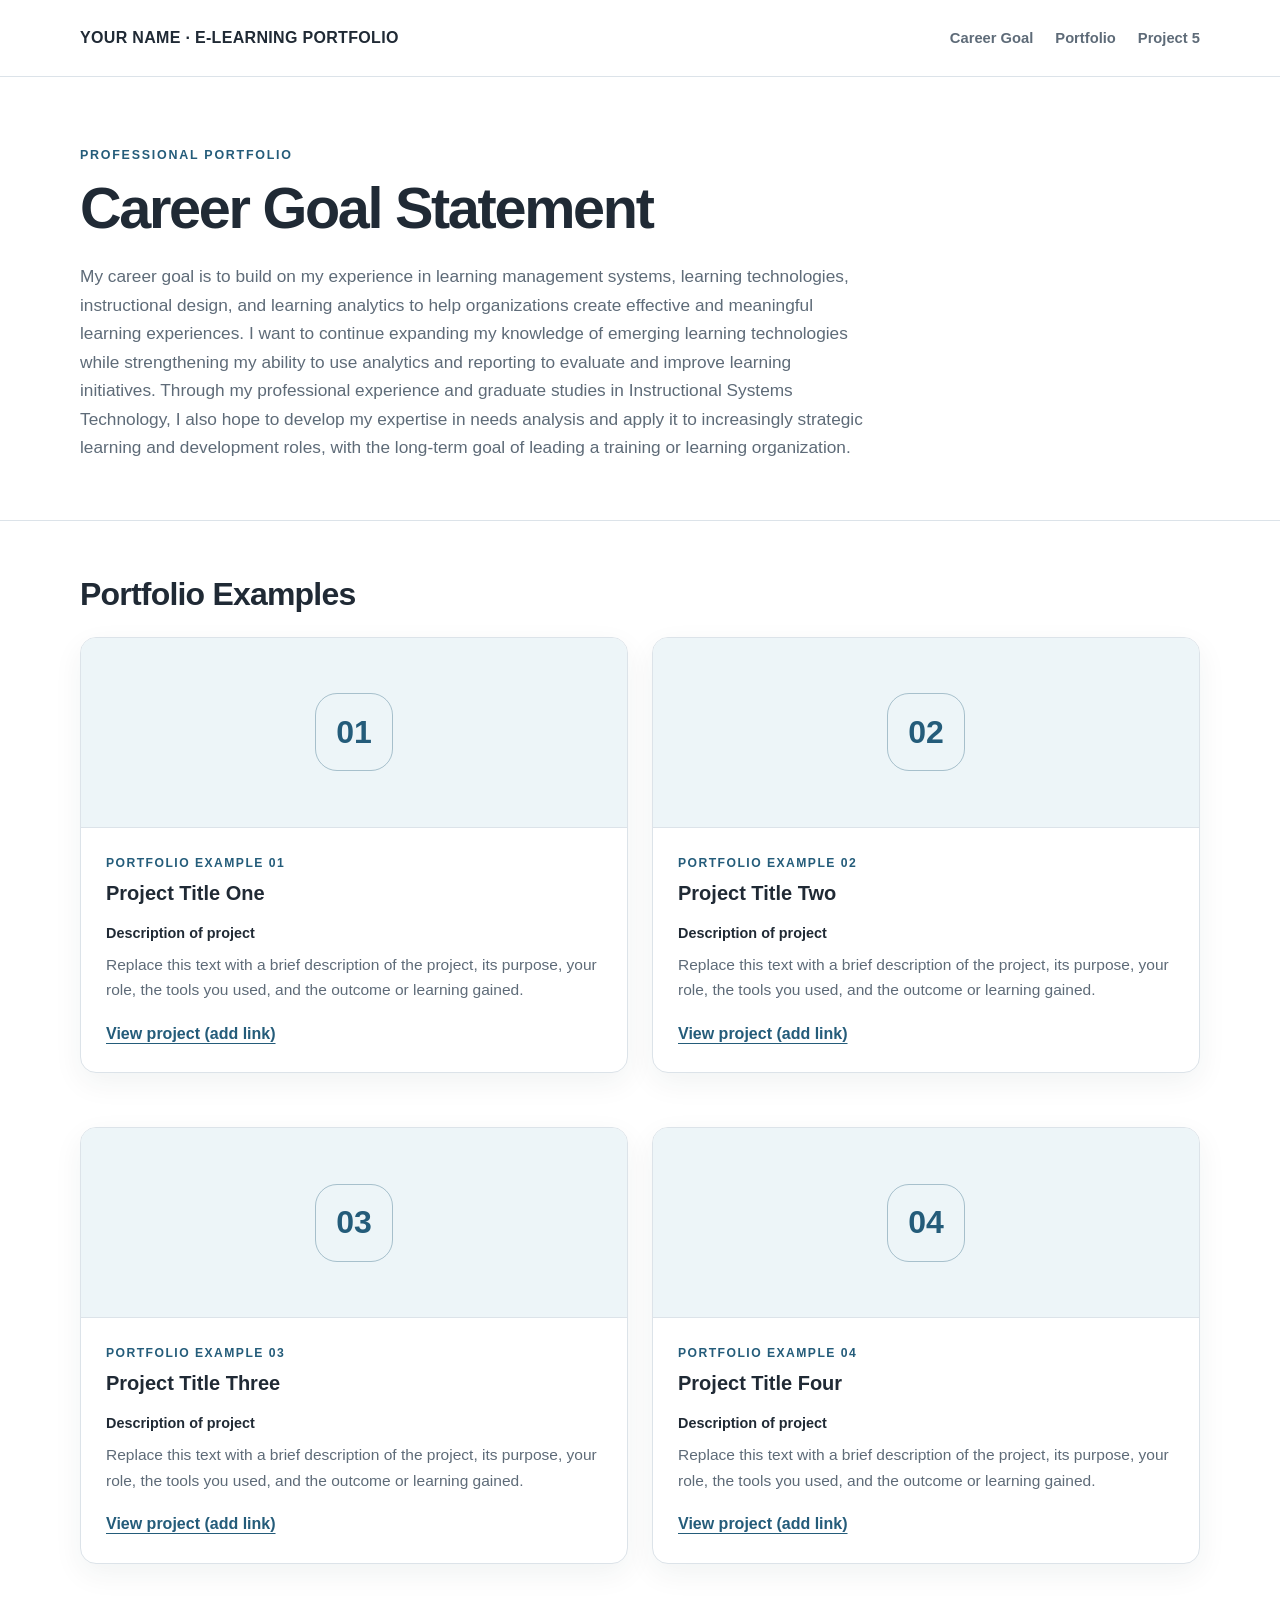
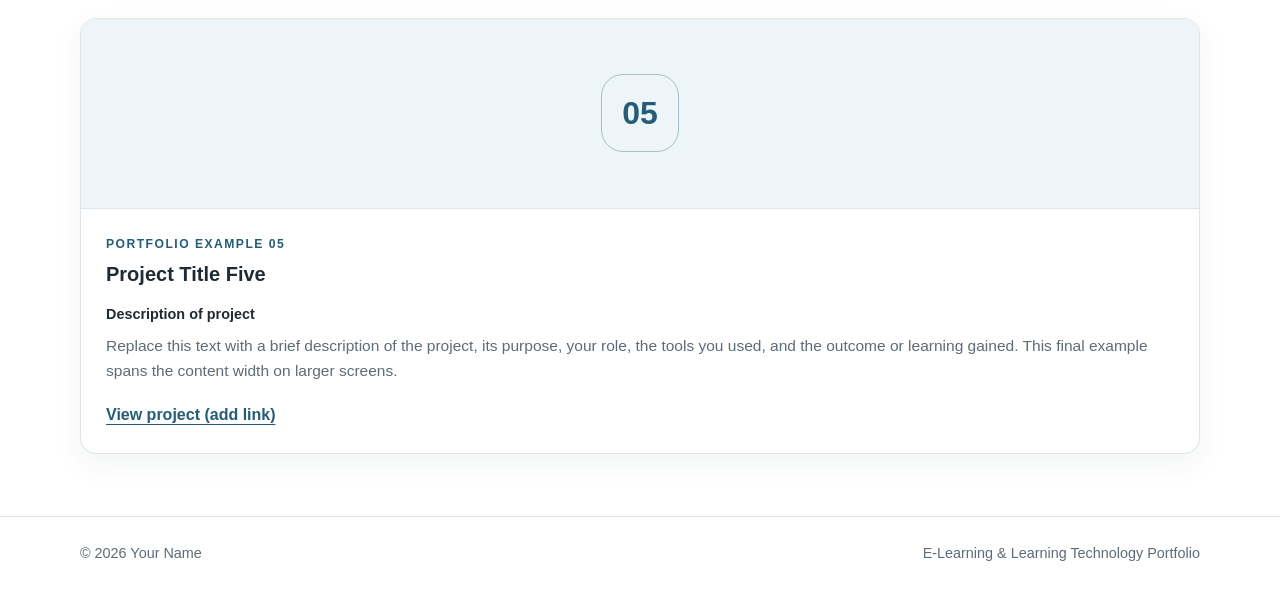
==== index.html @ c96afa43 "Add files via upload" ====
<!DOCTYPE html>
<html lang="en">
<head>
  <meta charset="UTF-8">
  <meta name="viewport" content="width=device-width, initial-scale=1.0">
  <meta name="description" content="An e-learning and learning technology professional portfolio.">
  <title>E-Learning Portfolio | Your Name</title>
  <style>
    :root {
      color-scheme: light dark;
      --page: light-dark(#ffffff, #15191f);
      --surface: light-dark(#ffffff, #1d232b);
      --text: light-dark(#202a35, #f1f5f9);
      --muted: light-dark(#5e6b78, #b1bdc9);
      --line: light-dark(#dce3e9, #394451);
      --accent: light-dark(#245c7a, #8ac7e5);
      --accent-soft: light-dark(#edf5f8, #253945);
      --shadow: 0 10px 30px rgba(24, 43, 58, 0.06);
    }

    * { box-sizing: border-box; }
    html { scroll-behavior: smooth; }
    body {
      margin: 0;
      background: var(--page);
      color: var(--text);
      font-family: Arial, Helvetica, sans-serif;
      line-height: 1.65;
    }
    .site-root {
      width: 100%;
      min-height: 100vh;
      background-color: var(--page);
      border-radius: 0;
    }
    .container {
      width: min(1120px, calc(100% - 40px));
      margin: 0 auto;
    }
    .topbar {
      border-bottom: 1px solid var(--line);
      background: var(--surface);
    }
    .topbar-inner {
      min-height: 76px;
      display: flex;
      align-items: center;
      justify-content: space-between;
      gap: 24px;
    }
    .brand {
      font-size: 1rem;
      font-weight: 750;
      letter-spacing: 0.02em;
      color: var(--text);
      text-decoration: none;
    }
    nav { display: flex; gap: 22px; flex-wrap: wrap; }
    nav a {
      color: var(--muted);
      text-decoration: none;
      font-size: 0.92rem;
      font-weight: 600;
    }
    nav a:hover, nav a:focus-visible { color: var(--accent); }
    .intro {
      padding: 68px 0 58px;
      border-bottom: 1px solid var(--line);
    }
    .eyebrow {
      margin: 0 0 10px;
      color: var(--accent);
      font-size: 0.78rem;
      font-weight: 800;
      letter-spacing: 0.14em;
      text-transform: uppercase;
    }
    h1 {
      max-width: 800px;
      margin: 0;
      font-size: clamp(2.1rem, 5vw, 3.6rem);
      line-height: 1.12;
      letter-spacing: -0.04em;
    }
    .intro-copy {
      max-width: 790px;
      margin: 22px 0 0;
      color: var(--muted);
      font-size: 1.08rem;
    }
    .section-heading {
      margin: 0 0 24px;
      font-size: clamp(1.45rem, 3vw, 2rem);
      line-height: 1.2;
      letter-spacing: -0.025em;
    }
    .portfolio-section { padding: 54px 0 0; }
    .project-grid {
      display: grid;
      grid-template-columns: repeat(2, minmax(0, 1fr));
      gap: 24px;
    }
    .project-card {
      min-width: 0;
      overflow: hidden;
      border: 1px solid var(--line);
      border-radius: 16px;
      background: var(--surface);
      box-shadow: var(--shadow);
    }
    .project-art {
      min-height: 190px;
      display: grid;
      place-items: center;
      padding: 24px;
      background: var(--accent-soft);
      border-bottom: 1px solid var(--line);
    }
    .placeholder-mark {
      width: 78px;
      height: 78px;
      display: grid;
      place-items: center;
      border: 1px solid color-mix(in srgb, var(--accent) 35%, transparent);
      border-radius: 22px;
      color: var(--accent);
      font-size: 2rem;
      font-weight: 700;
    }
    .project-content { padding: 25px; }
    .project-number {
      margin: 0 0 7px;
      color: var(--accent);
      font-size: 0.76rem;
      font-weight: 800;
      letter-spacing: 0.12em;
      text-transform: uppercase;
    }
    .project-content h3 {
      margin: 0 0 16px;
      font-size: 1.25rem;
      line-height: 1.3;
    }
    .description-label {
      margin: 0 0 6px;
      font-size: 0.9rem;
      font-weight: 750;
    }
    .project-description {
      margin: 0;
      color: var(--muted);
      font-size: 0.97rem;
    }
    .project-link {
      display: inline-block;
      margin-top: 18px;
      color: var(--accent);
      font-weight: 750;
      text-decoration-thickness: 1px;
      text-underline-offset: 4px;
    }
    .final-project { padding-bottom: 62px; }
    footer {
      padding: 25px 0;
      border-top: 1px solid var(--line);
      color: var(--muted);
      font-size: 0.9rem;
    }
    footer .container { display: flex; justify-content: space-between; gap: 12px; flex-wrap: wrap; }
    a:focus-visible { outline: 3px solid var(--accent); outline-offset: 4px; }

    @media (max-width: 720px) {
      .topbar-inner { align-items: flex-start; flex-direction: column; justify-content: center; padding: 18px 0; gap: 12px; }
      nav { gap: 14px; }
      .intro { padding: 48px 0 42px; }
      .portfolio-section { padding-top: 40px; }
      .project-grid { grid-template-columns: 1fr; gap: 18px; }
      .project-art { min-height: 150px; }
      .final-project { padding-bottom: 44px; }
    }
    @media (prefers-reduced-motion: reduce) {
      html { scroll-behavior: auto; }
    }
  </style>
</head>
<body>
  <div class="site-root">
    <header class="topbar">
      <div class="container topbar-inner">
        <!-- Customize your name or portfolio title here. -->
        <a class="brand" href="#home">YOUR NAME · E-LEARNING PORTFOLIO</a>
        <nav aria-label="Main navigation">
          <a href="#career-goal">Career Goal</a>
          <a href="#portfolio-1-2">Portfolio</a>
          <a href="#portfolio-5">Project 5</a>
        </nav>
      </div>
    </header>

    <main id="home">
      <section class="intro" id="career-goal">
        <div class="container">
          <p class="eyebrow">Professional Portfolio</p>
          <h1>Career Goal Statement</h1>
          <!-- Replace the paragraph below with your preferred career goal statement. -->
          <p class="intro-copy">My career goal is to build on my experience in learning management systems, learning technologies, instructional design, and learning analytics to help organizations create effective and meaningful learning experiences. I want to continue expanding my knowledge of emerging learning technologies while strengthening my ability to use analytics and reporting to evaluate and improve learning initiatives. Through my professional experience and graduate studies in Instructional Systems Technology, I also hope to develop my expertise in needs analysis and apply it to increasingly strategic learning and development roles, with the long-term goal of leading a training or learning organization.</p>
        </div>
      </section>

      <!-- PORTFOLIO EXAMPLES 1 AND 2 -->
      <section class="portfolio-section" id="portfolio-1-2">
        <div class="container">
          <h2 class="section-heading">Portfolio Examples</h2>
          <div class="project-grid">
            <article class="project-card">
              <div class="project-art" aria-hidden="true"><div class="placeholder-mark">01</div></div>
              <div class="project-content">
                <p class="project-number">Portfolio Example 01</p>
                <h3>Project Title One</h3>
                <h4 class="description-label">Description of project</h4>
                <p class="project-description">Replace this text with a brief description of the project, its purpose, your role, the tools you used, and the outcome or learning gained.</p>
                <!-- Optional: replace # with a project URL or remove this link. -->
                <a class="project-link" href="#" aria-label="Add a link for Project Title One">View project (add link)</a>
              </div>
            </article>

            <article class="project-card">
              <div class="project-art" aria-hidden="true"><div class="placeholder-mark">02</div></div>
              <div class="project-content">
                <p class="project-number">Portfolio Example 02</p>
                <h3>Project Title Two</h3>
                <h4 class="description-label">Description of project</h4>
                <p class="project-description">Replace this text with a brief description of the project, its purpose, your role, the tools you used, and the outcome or learning gained.</p>
                <a class="project-link" href="#" aria-label="Add a link for Project Title Two">View project (add link)</a>
              </div>
            </article>
          </div>
        </div>
      </section>

      <!-- PORTFOLIO EXAMPLES 3 AND 4 -->
      <section class="portfolio-section" id="portfolio-3-4">
        <div class="container">
          <div class="project-grid">
            <article class="project-card">
              <div class="project-art" aria-hidden="true"><div class="placeholder-mark">03</div></div>
              <div class="project-content">
                <p class="project-number">Portfolio Example 03</p>
                <h3>Project Title Three</h3>
                <h4 class="description-label">Description of project</h4>
                <p class="project-description">Replace this text with a brief description of the project, its purpose, your role, the tools you used, and the outcome or learning gained.</p>
                <a class="project-link" href="#" aria-label="Add a link for Project Title Three">View project (add link)</a>
              </div>
            </article>

            <article class="project-card">
              <div class="project-art" aria-hidden="true"><div class="placeholder-mark">04</div></div>
              <div class="project-content">
                <p class="project-number">Portfolio Example 04</p>
                <h3>Project Title Four</h3>
                <h4 class="description-label">Description of project</h4>
                <p class="project-description">Replace this text with a brief description of the project, its purpose, your role, the tools you used, and the outcome or learning gained.</p>
                <a class="project-link" href="#" aria-label="Add a link for Project Title Four">View project (add link)</a>
              </div>
            </article>
          </div>
        </div>
      </section>

      <!-- PORTFOLIO EXAMPLE 5: FULL-WIDTH FINAL PROJECT -->
      <section class="portfolio-section final-project" id="portfolio-5">
        <div class="container">
          <article class="project-card">
            <div class="project-art" aria-hidden="true"><div class="placeholder-mark">05</div></div>
            <div class="project-content">
              <p class="project-number">Portfolio Example 05</p>
              <h3>Project Title Five</h3>
              <h4 class="description-label">Description of project</h4>
              <p class="project-description">Replace this text with a brief description of the project, its purpose, your role, the tools you used, and the outcome or learning gained. This final example spans the content width on larger screens.</p>
              <a class="project-link" href="#" aria-label="Add a link for Project Title Five">View project (add link)</a>
            </div>
          </article>
        </div>
      </section>
    </main>

    <footer>
      <div class="container">
        <span>© <span id="year">2026</span> Your Name</span>
        <span>E-Learning & Learning Technology Portfolio</span>
      </div>
    </footer>
  </div>
  <script>
    // Keeps the copyright year current automatically.
    document.getElementById('year').textContent = new Date().getFullYear();
  </script>
</body>
</html>
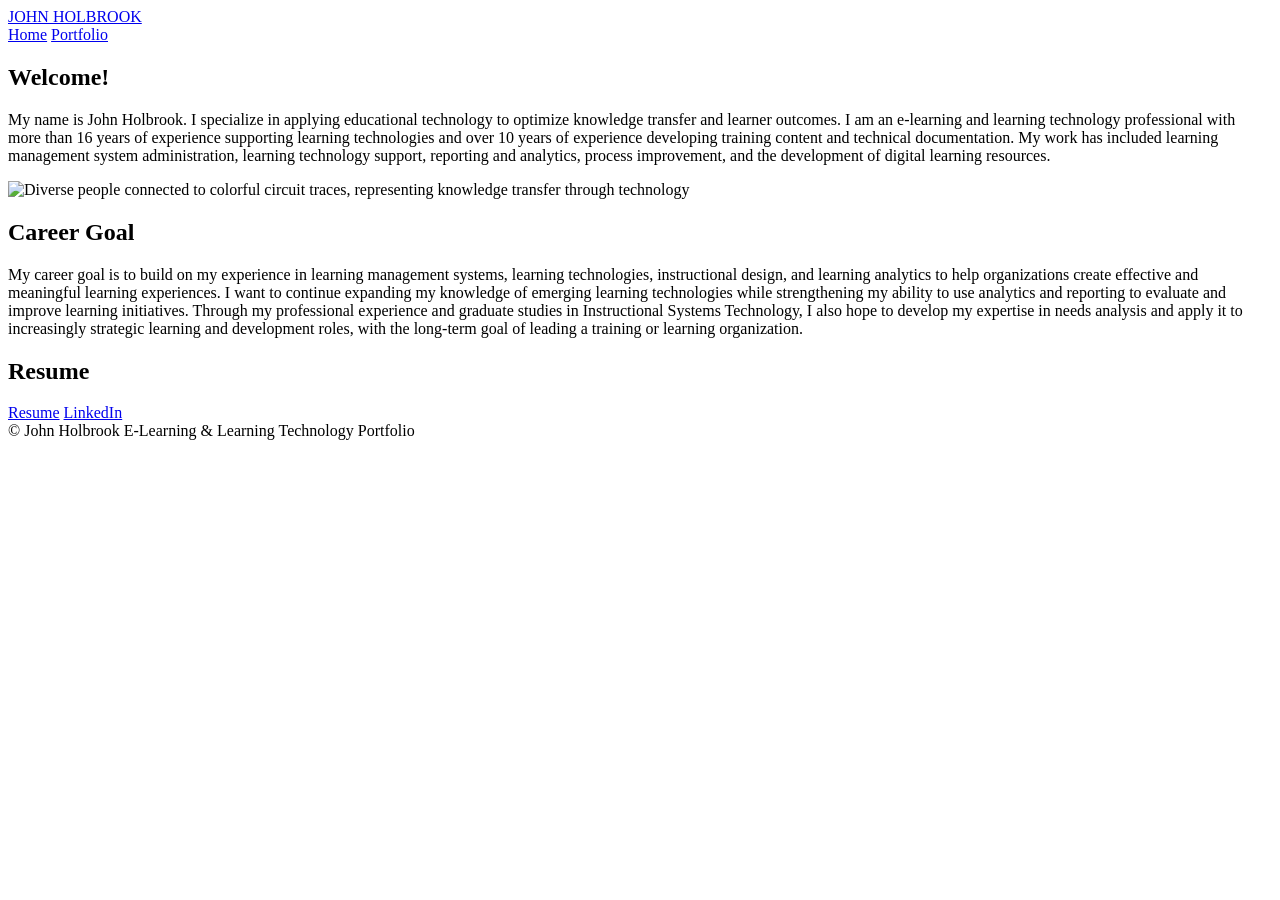
==== commit fb91cf90: "Update index.html" ====
--- a/index.html
+++ b/index.html
@@ -3,297 +3,69 @@
 <head>
   <meta charset="UTF-8">
   <meta name="viewport" content="width=device-width, initial-scale=1.0">
-  <meta name="description" content="An e-learning and learning technology professional portfolio.">
-  <title>E-Learning Portfolio | Your Name</title>
-  <style>
-    :root {
-      color-scheme: light dark;
-      --page: light-dark(#ffffff, #15191f);
-      --surface: light-dark(#ffffff, #1d232b);
-      --text: light-dark(#202a35, #f1f5f9);
-      --muted: light-dark(#5e6b78, #b1bdc9);
-      --line: light-dark(#dce3e9, #394451);
-      --accent: light-dark(#245c7a, #8ac7e5);
-      --accent-soft: light-dark(#edf5f8, #253945);
-      --shadow: 0 10px 30px rgba(24, 43, 58, 0.06);
-    }
-
-    * { box-sizing: border-box; }
-    html { scroll-behavior: smooth; }
-    body {
-      margin: 0;
-      background: var(--page);
-      color: var(--text);
-      font-family: Arial, Helvetica, sans-serif;
-      line-height: 1.65;
-    }
-    .site-root {
-      width: 100%;
-      min-height: 100vh;
-      background-color: var(--page);
-      border-radius: 0;
-    }
-    .container {
-      width: min(1120px, calc(100% - 40px));
-      margin: 0 auto;
-    }
-    .topbar {
-      border-bottom: 1px solid var(--line);
-      background: var(--surface);
-    }
-    .topbar-inner {
-      min-height: 76px;
-      display: flex;
-      align-items: center;
-      justify-content: space-between;
-      gap: 24px;
-    }
-    .brand {
-      font-size: 1rem;
-      font-weight: 750;
-      letter-spacing: 0.02em;
-      color: var(--text);
-      text-decoration: none;
-    }
-    nav { display: flex; gap: 22px; flex-wrap: wrap; }
-    nav a {
-      color: var(--muted);
-      text-decoration: none;
-      font-size: 0.92rem;
-      font-weight: 600;
-    }
-    nav a:hover, nav a:focus-visible { color: var(--accent); }
-    .intro {
-      padding: 68px 0 58px;
-      border-bottom: 1px solid var(--line);
-    }
-    .eyebrow {
-      margin: 0 0 10px;
-      color: var(--accent);
-      font-size: 0.78rem;
-      font-weight: 800;
-      letter-spacing: 0.14em;
-      text-transform: uppercase;
-    }
-    h1 {
-      max-width: 800px;
-      margin: 0;
-      font-size: clamp(2.1rem, 5vw, 3.6rem);
-      line-height: 1.12;
-      letter-spacing: -0.04em;
-    }
-    .intro-copy {
-      max-width: 790px;
-      margin: 22px 0 0;
-      color: var(--muted);
-      font-size: 1.08rem;
-    }
-    .section-heading {
-      margin: 0 0 24px;
-      font-size: clamp(1.45rem, 3vw, 2rem);
-      line-height: 1.2;
-      letter-spacing: -0.025em;
-    }
-    .portfolio-section { padding: 54px 0 0; }
-    .project-grid {
-      display: grid;
-      grid-template-columns: repeat(2, minmax(0, 1fr));
-      gap: 24px;
-    }
-    .project-card {
-      min-width: 0;
-      overflow: hidden;
-      border: 1px solid var(--line);
-      border-radius: 16px;
-      background: var(--surface);
-      box-shadow: var(--shadow);
-    }
-    .project-art {
-      min-height: 190px;
-      display: grid;
-      place-items: center;
-      padding: 24px;
-      background: var(--accent-soft);
-      border-bottom: 1px solid var(--line);
-    }
-    .placeholder-mark {
-      width: 78px;
-      height: 78px;
-      display: grid;
-      place-items: center;
-      border: 1px solid color-mix(in srgb, var(--accent) 35%, transparent);
-      border-radius: 22px;
-      color: var(--accent);
-      font-size: 2rem;
-      font-weight: 700;
-    }
-    .project-content { padding: 25px; }
-    .project-number {
-      margin: 0 0 7px;
-      color: var(--accent);
-      font-size: 0.76rem;
-      font-weight: 800;
-      letter-spacing: 0.12em;
-      text-transform: uppercase;
-    }
-    .project-content h3 {
-      margin: 0 0 16px;
-      font-size: 1.25rem;
-      line-height: 1.3;
-    }
-    .description-label {
-      margin: 0 0 6px;
-      font-size: 0.9rem;
-      font-weight: 750;
-    }
-    .project-description {
-      margin: 0;
-      color: var(--muted);
-      font-size: 0.97rem;
-    }
-    .project-link {
-      display: inline-block;
-      margin-top: 18px;
-      color: var(--accent);
-      font-weight: 750;
-      text-decoration-thickness: 1px;
-      text-underline-offset: 4px;
-    }
-    .final-project { padding-bottom: 62px; }
-    footer {
-      padding: 25px 0;
-      border-top: 1px solid var(--line);
-      color: var(--muted);
-      font-size: 0.9rem;
-    }
-    footer .container { display: flex; justify-content: space-between; gap: 12px; flex-wrap: wrap; }
-    a:focus-visible { outline: 3px solid var(--accent); outline-offset: 4px; }
-
-    @media (max-width: 720px) {
-      .topbar-inner { align-items: flex-start; flex-direction: column; justify-content: center; padding: 18px 0; gap: 12px; }
-      nav { gap: 14px; }
-      .intro { padding: 48px 0 42px; }
-      .portfolio-section { padding-top: 40px; }
-      .project-grid { grid-template-columns: 1fr; gap: 18px; }
-      .project-art { min-height: 150px; }
-      .final-project { padding-bottom: 44px; }
-    }
-    @media (prefers-reduced-motion: reduce) {
-      html { scroll-behavior: auto; }
-    }
-  </style>
+  <meta name="description" content="Welcome to John Holbrook’s Instructional Design Portfolio.">
+  <title>Home | John Holbrook Portfolio</title>
+  <link rel="stylesheet" href="styles.css">
 </head>
 <body>
   <div class="site-root">
     <header class="topbar">
       <div class="container topbar-inner">
-        <!-- Customize your name or portfolio title here. -->
-        <a class="brand" href="#home">YOUR NAME · E-LEARNING PORTFOLIO</a>
+        <a class="brand" href="index1.html">JOHN HOLBROOK</a>
         <nav aria-label="Main navigation">
-          <a href="#career-goal">Career Goal</a>
-          <a href="#portfolio-1-2">Portfolio</a>
-          <a href="#portfolio-5">Project 5</a>
+          <a href="index1.html" aria-current="page">Home</a>
+          <a href="elearning_portfolio.html">Portfolio</a>
         </nav>
       </div>
     </header>
 
-    <main id="home">
-      <section class="intro" id="career-goal">
-        <div class="container">
-          <p class="eyebrow">Professional Portfolio</p>
-          <h1>Career Goal Statement</h1>
-          <!-- Replace the paragraph below with your preferred career goal statement. -->
-          <p class="intro-copy">My career goal is to build on my experience in learning management systems, learning technologies, instructional design, and learning analytics to help organizations create effective and meaningful learning experiences. I want to continue expanding my knowledge of emerging learning technologies while strengthening my ability to use analytics and reporting to evaluate and improve learning initiatives. Through my professional experience and graduate studies in Instructional Systems Technology, I also hope to develop my expertise in needs analysis and apply it to increasingly strategic learning and development roles, with the long-term goal of leading a training or learning organization.</p>
-        </div>
-      </section>
+    <main>
+      <!-- Welcome section: text on the left, image on the right -->
+      <section class="welcome-section">
+        <div class="container welcome-layout">
+          <div class="welcome-copy">
+            <!-- <p class="eyebrow">Professional Portfolio</p> -->
 
-      <!-- PORTFOLIO EXAMPLES 1 AND 2 -->
-      <section class="portfolio-section" id="portfolio-1-2">
-        <div class="container">
-          <h2 class="section-heading">Portfolio Examples</h2>
-          <div class="project-grid">
-            <article class="project-card">
-              <div class="project-art" aria-hidden="true"><div class="placeholder-mark">01</div></div>
-              <div class="project-content">
-                <p class="project-number">Portfolio Example 01</p>
-                <h3>Project Title One</h3>
-                <h4 class="description-label">Description of project</h4>
-                <p class="project-description">Replace this text with a brief description of the project, its purpose, your role, the tools you used, and the outcome or learning gained.</p>
-                <!-- Optional: replace # with a project URL or remove this link. -->
-                <a class="project-link" href="#" aria-label="Add a link for Project Title One">View project (add link)</a>
-              </div>
-            </article>
-
-            <article class="project-card">
-              <div class="project-art" aria-hidden="true"><div class="placeholder-mark">02</div></div>
-              <div class="project-content">
-                <p class="project-number">Portfolio Example 02</p>
-                <h3>Project Title Two</h3>
-                <h4 class="description-label">Description of project</h4>
-                <p class="project-description">Replace this text with a brief description of the project, its purpose, your role, the tools you used, and the outcome or learning gained.</p>
-                <a class="project-link" href="#" aria-label="Add a link for Project Title Two">View project (add link)</a>
-              </div>
-            </article>
+            <h1>Welcome!</h1>
+            <p class="intro-copy">My name is John Holbrook. I specialize in applying educational technology to optimize knowledge transfer and learner outcomes. I am an e-learning and learning technology professional with more than 16 years of experience supporting learning technologies and over 10 years of experience developing training content and technical documentation. My work has included learning management system administration, learning technology support, reporting and analytics, process improvement, and the development of digital learning resources. </p>
+          </div>
+          <div class="welcome-image-wrap">
+            <img
+              class="welcome-image"
+              src="https://jholbrook-portfolio.s3.us-east-2.amazonaws.com/Diverse_People_Emerging_from_Circuitry.png"
+              alt="Diverse people connected to colorful circuit traces, representing knowledge transfer through technology">
           </div>
         </div>
       </section>
 
-      <!-- PORTFOLIO EXAMPLES 3 AND 4 -->
-      <section class="portfolio-section" id="portfolio-3-4">
+      <!-- Career goal and Resume remain full-width sections below the welcome area -->
+      <section class="content-section separated-section">
         <div class="container">
-          <div class="project-grid">
-            <article class="project-card">
-              <div class="project-art" aria-hidden="true"><div class="placeholder-mark">03</div></div>
-              <div class="project-content">
-                <p class="project-number">Portfolio Example 03</p>
-                <h3>Project Title Three</h3>
-                <h4 class="description-label">Description of project</h4>
-                <p class="project-description">Replace this text with a brief description of the project, its purpose, your role, the tools you used, and the outcome or learning gained.</p>
-                <a class="project-link" href="#" aria-label="Add a link for Project Title Three">View project (add link)</a>
-              </div>
-            </article>
-
-            <article class="project-card">
-              <div class="project-art" aria-hidden="true"><div class="placeholder-mark">04</div></div>
-              <div class="project-content">
-                <p class="project-number">Portfolio Example 04</p>
-                <h3>Project Title Four</h3>
-                <h4 class="description-label">Description of project</h4>
-                <p class="project-description">Replace this text with a brief description of the project, its purpose, your role, the tools you used, and the outcome or learning gained.</p>
-                <a class="project-link" href="#" aria-label="Add a link for Project Title Four">View project (add link)</a>
-              </div>
-            </article>
-          </div>
+	<p>
+          <h2>Career Goal</h2>
+          <p class="section-copy">My career goal is to build on my experience in learning management systems, learning technologies, instructional design, and learning analytics to help organizations create effective and meaningful learning experiences. I want to continue expanding my knowledge of emerging learning technologies while strengthening my ability to use analytics and reporting to evaluate and improve learning initiatives. Through my professional experience and graduate studies in Instructional Systems Technology, I also hope to develop my expertise in needs analysis and apply it to increasingly strategic learning and development roles, with the long-term goal of leading a training or learning organization.</p>
         </div>
       </section>
 
-      <!-- PORTFOLIO EXAMPLE 5: FULL-WIDTH FINAL PROJECT -->
-      <section class="portfolio-section final-project" id="portfolio-5">
+      <section class="content-section final-project separated-section">
         <div class="container">
-          <article class="project-card">
-            <div class="project-art" aria-hidden="true"><div class="placeholder-mark">05</div></div>
-            <div class="project-content">
-              <p class="project-number">Portfolio Example 05</p>
-              <h3>Project Title Five</h3>
-              <h4 class="description-label">Description of project</h4>
-              <p class="project-description">Replace this text with a brief description of the project, its purpose, your role, the tools you used, and the outcome or learning gained. This final example spans the content width on larger screens.</p>
-              <a class="project-link" href="#" aria-label="Add a link for Project Title Five">View project (add link)</a>
-            </div>
-          </article>
+	<p>
+          <h2>Resume</h2>
+          <div class="resume-links">
+	
+            <a href="https://jholbrook-portfolio.s3.us-east-2.amazonaws.com/Resume_John_Holbrook_for_portfolio.pdf" target="_blank" rel="noopener noreferrer">Resume</a>
+            <a href="https://www.linkedin.com/in/john-holbrook-59917011" target="_blank" rel="noopener noreferrer">LinkedIn</a>
+          </div>
         </div>
       </section>
     </main>
 
     <footer>
       <div class="container">
-        <span>© <span id="year">2026</span> Your Name</span>
-        <span>E-Learning & Learning Technology Portfolio</span>
+        <span>© John Holbrook</span>
+        <span>E-Learning &amp; Learning Technology Portfolio</span>
       </div>
     </footer>
   </div>
-  <script>
-    // Keeps the copyright year current automatically.
-    document.getElementById('year').textContent = new Date().getFullYear();
-  </script>
 </body>
 </html>
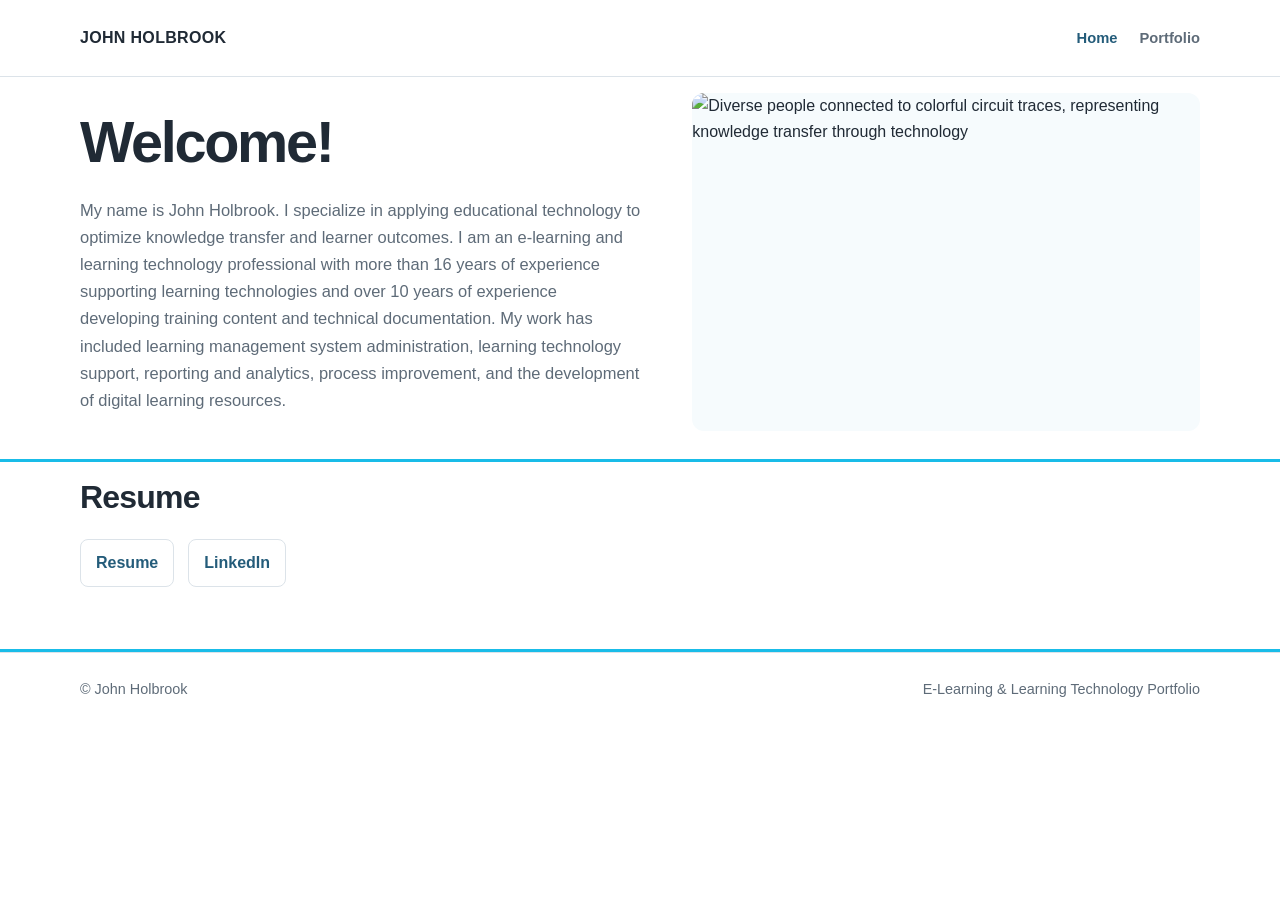
==== commit 399cddcf: "Update index.html Removed Career Goal section." ====
--- a/index.html
+++ b/index.html
@@ -38,15 +38,6 @@
         </div>
       </section>
 
-      <!-- Career goal and Resume remain full-width sections below the welcome area -->
-      <section class="content-section separated-section">
-        <div class="container">
-	<p>
-          <h2>Career Goal</h2>
-          <p class="section-copy">My career goal is to build on my experience in learning management systems, learning technologies, instructional design, and learning analytics to help organizations create effective and meaningful learning experiences. I want to continue expanding my knowledge of emerging learning technologies while strengthening my ability to use analytics and reporting to evaluate and improve learning initiatives. Through my professional experience and graduate studies in Instructional Systems Technology, I also hope to develop my expertise in needs analysis and apply it to increasingly strategic learning and development roles, with the long-term goal of leading a training or learning organization.</p>
-        </div>
-      </section>
-
       <section class="content-section final-project separated-section">
         <div class="container">
 	<p>
--- a/styles.css
+++ b/styles.css
@@ -0,0 +1,293 @@
+/* Shared portfolio styles. Blue section rules match the cyan-blue circuit accents. */
+:root {
+  --page: #ffffff;
+  --surface: #ffffff;
+  --text: #202a35;
+  --muted: #5e6b78;
+  --line: #dce3e9;
+  --accent: #245c7a;
+  --circuit-blue: #19bce8;
+  --accent-soft: #edf5f8;
+  --shadow: 0 10px 30px rgba(24, 43, 58, 0.06);
+}
+* { box-sizing: border-box; }
+html { scroll-behavior: smooth; }
+body {
+  margin: 0;
+  background: var(--page);
+  color: var(--text);
+  font-family: Arial, Helvetica, sans-serif;
+  line-height: 1.65;
+}
+a { color: var(--accent); }
+a:focus-visible { outline: 3px solid var(--circuit-blue); outline-offset: 4px; }
+.site-root { min-height: 100vh; background: var(--page); }
+.container { width: min(1120px, calc(100% - 40px)); margin: 0 auto; }
+
+.topbar { border-bottom: 1px solid var(--line); background: var(--surface); }
+.topbar-inner {
+  min-height: 76px;
+  display: flex;
+  align-items: center;
+  justify-content: space-between;
+  gap: 24px;
+}
+.brand {
+  color: var(--text);
+  text-decoration: none;
+  font-size: 1rem;
+  font-weight: 750;
+  letter-spacing: .02em;
+}
+nav { display: flex; gap: 22px; flex-wrap: wrap; }
+nav a {
+  color: var(--muted);
+  text-decoration: none;
+  font-size: .92rem;
+  font-weight: 700;
+}
+nav a:hover, nav a:focus-visible, nav a[aria-current="page"] { color: var(--accent); }
+
+.welcome-section {
+  padding: 16px 0 28px;
+  border-bottom: 3px solid var(--circuit-blue);
+}
+.welcome-layout {
+  display: grid;
+  grid-template-columns: minmax(0, 1.05fr) minmax(0, .95fr);
+  align-items: center;
+  gap: clamp(28px, 4vw, 54px);
+}
+.welcome-copy { min-width: 0; }
+.eyebrow {
+  margin: 0 0 10px;
+  color: var(--accent);
+  font-size: .78rem;
+  font-weight: 800;
+  letter-spacing: .14em;
+  text-transform: uppercase;
+}
+h1 {
+  max-width: 850px;
+  margin: 0;
+  font-size: clamp(2.1rem, 5vw, 3.6rem);
+  line-height: 1.12;
+  letter-spacing: -.04em;
+}
+h2 {
+  margin: 0 0 22px;
+  font-size: clamp(1.45rem, 3vw, 2rem);
+  line-height: 1.2;
+  letter-spacing: -.025em;
+}
+h3 { margin: 0 0 14px; font-size: 1.25rem; line-height: 1.3; }
+.intro-copy {
+  max-width: 820px;
+  margin: 22px 0 0;
+  color: var(--muted);
+  font-size: 1.03rem;
+}
+
+.welcome-image-wrap {
+  width: 100%;
+  min-width: 0;
+  overflow: hidden;
+  border-radius: 12px;
+  background: #f6fbfd;
+}
+.welcome-image {
+  display: block;
+  width: 100%;
+  height: auto;
+  aspect-ratio: 3 / 2;
+  object-fit: cover;
+  object-position: center;
+}
+
+..content-section { padding: 44px 0 0; }
+.separated-section { border-bottom: 3px solid var(--circuit-blue); padding-bottom: 42px; }
+.section-copy { max-width: 100%; margin: 0; color: var(--muted); }
+.final-project { padding-bottom: 48px; }
+.resume-links { display: flex; gap: 14px; flex-wrap: wrap; margin-top: 18px; }
+.resume-links a {
+  display: inline-block;
+  padding: 10px 15px;
+  border: 1px solid var(--line);
+  border-radius: 8px;
+  font-weight: 700;
+  text-decoration: none;
+}
+
+.project-grid { display: grid; grid-template-columns: repeat(2, minmax(0, 1fr)); gap: 24px; }
+.project-card { min-width: 0; overflow: hidden; border: 1px solid var(--line); border-radius: 16px; background: var(--surface); box-shadow: var(--shadow); }
+.project-art { min-height: 190px; display: grid; place-items: center; padding: 24px; background: var(--accent-soft); border-bottom: 1px solid var(--line); }
+.placeholder-mark { width: 82px; height: 82px; display: grid; place-items: center; border: 1px solid #9ab8c8; border-radius: 22px; color: var(--accent); font-size: 2rem; font-weight: 800; }
+.project-content { padding: 25px; }
+.project-number { margin: 0 0 7px; color: var(--accent); font-size: .76rem; font-weight: 800; letter-spacing: .12em; text-transform: uppercase; }
+.description-label { margin: 0 0 6px; font-size: .95rem; font-weight: 750; }
+.project-description { margin: 0; color: var(--muted); font-size: .97rem; }
+.project-link { display: inline-block; margin-top: 18px; color: var(--accent); font-weight: 750; text-underline-offset: 4px; }
+.artifact-image-link { display: block; color: inherit; text-decoration: none; background-position: top center; }
+.artifact-image-link:focus-visible { outline-offset: -5px; }
+.artifact-image { display: inline-block; width: auto; height: 100%; max-height: 240px; justify-content: left;}
+.final-project { padding-bottom: 62px; }
+footer {
+  margin-top: 0;
+  padding: 25px 0;
+  border-top: 1px solid var(--line);
+  color: var(--muted);
+  font-size: .9rem;
+}
+footer .container { display: flex; justify-content: space-between; gap: 12px; flex-wrap: wrap; }
+
+@media (max-width: 760px) {
+  .topbar-inner {
+    align-items: flex-start;
+    flex-direction: column;
+    justify-content: center;
+    padding: 18px 0;
+    gap: 12px;
+  }
+  nav { gap: 16px; }
+  .welcome-section { padding: 40px 0 34px; }
+  .welcome-layout { grid-template-columns: 1fr; gap: 28px; }
+  .welcome-image-wrap { max-width: 640px; }
+  .content-section { padding-top: 34px; }
+  .separated-section { padding-bottom: 34px; }
+}
+
+@media (prefers-reduced-motion: reduce) {
+  html { scroll-behavior: auto; }
+}
+
+/* Artifact 1: responsive background image */
+.project-art-1 {
+ /*  max-width: 100%;*/
+  max-height: 180px;
+  width: 100%;
+  aspect-ratio: 16 / 9;
+  min-height: 100px;
+  padding: 0;
+  overflow: hidden;
+
+  background-image: url("https://jholbrook-portfolio.s3.us-east-2.amazonaws.com/Artifact_1_Intro_to_Audience_Builder_Cover_Image.png");
+  background-size: 60%;
+  background-position: top center;
+  background-repeat: no-repeat;
+}
+/* Accessible text that does not appear visually */
+.visually-hidden {
+  position: absolute;
+  width: 1px;
+  height: 1px;
+  padding: 0;
+  margin: -1px;
+  overflow: hidden;
+  clip: rect(0, 0, 0, 0);
+  white-space: nowrap;
+  border: 0;
+}
+
+
+/* Keep the clickable image area responsive */
+.artifact-1-image {
+  display: block;
+  width: 100%;
+}
+
+
+/* Artifact 2: responsive background image */
+.project-art-2 {
+ /*  max-width: 100%;*/
+  max-height: 190px;
+  width: 100%;
+  aspect-ratio: 16 / 9;
+  min-height: 140px;
+  padding: 0;
+  overflow: hidden;
+
+  background-image: url("https://jholbrook-portfolio.s3.us-east-2.amazonaws.com/Artifact_2_Audience_Job_Aid_cover_image.png");
+  background-size: cover;
+  background-position: top center;
+  background-repeat: no-repeat;
+}
+
+
+/* Keep the clickable image area responsive */
+.artifact-2-image {
+  display: block;
+  width: 100%;
+}
+
+/* Artifact 3: responsive background image */
+.project-art-3 {
+ /*  max-width: 100%;*/
+  max-height: 190px;
+  width: 100%;
+  aspect-ratio: 16 / 9;
+  min-height: 140px;
+  padding: 0;
+  overflow: hidden;
+
+  background-image: url("https://jholbrook-portfolio.s3.us-east-2.amazonaws.com/Artifact_3_Information_to_Provide_to_Park_Service_Job_Aid_cover_image.png");
+  background-size: cover;
+  background-position: top center;
+  background-repeat: no-repeat;
+}
+
+
+/* Keep the clickable image area responsive */
+.artifact-3-image {
+  display: block;
+  width: 100%;
+}
+
+/* Artifact 4: responsive background image */
+.project-art-4 {
+ /*  max-width: 100%;*/
+  max-height: 190px;
+  width: 100%;
+  aspect-ratio: 16 / 9;
+  min-height: 110px;
+  padding: 0;
+  overflow: hidden;
+
+  background-image: url("https://jholbrook-portfolio.s3.us-east-2.amazonaws.com/Artifact_4_Evaluation+of+LinkedIn+Learning+as+a+Resource+for+Class+Assignments.png");
+  background-size: cover;
+  background-position: top center;
+  background-repeat: no-repeat;
+}
+
+
+/* Keep the clickable image area responsive */
+.artifact-4-image {
+  display: block;
+  width: 100%;
+}
+
+
+
+
+/* Artifact 5: responsive background image */
+.project-art-5 {
+ /*  max-width: 100%;*/
+  max-height: 190px;
+  width: 100%;
+  aspect-ratio: 16 / 9;
+  min-height: 110px;
+  padding: 0;
+  overflow: hidden;
+
+  background-image: url("https://jholbrook-portfolio.s3.us-east-2.amazonaws.com/Artifact_5_Formative_Evaluation_Summary_of_Course.png");
+  background-size: cover;
+  background-position: top center;
+  background-repeat: no-repeat;
+}
+
+
+/* Keep the clickable image area responsive */
+.artifact-5-image {
+  display: block;
+  width: 100%;
+}
+
